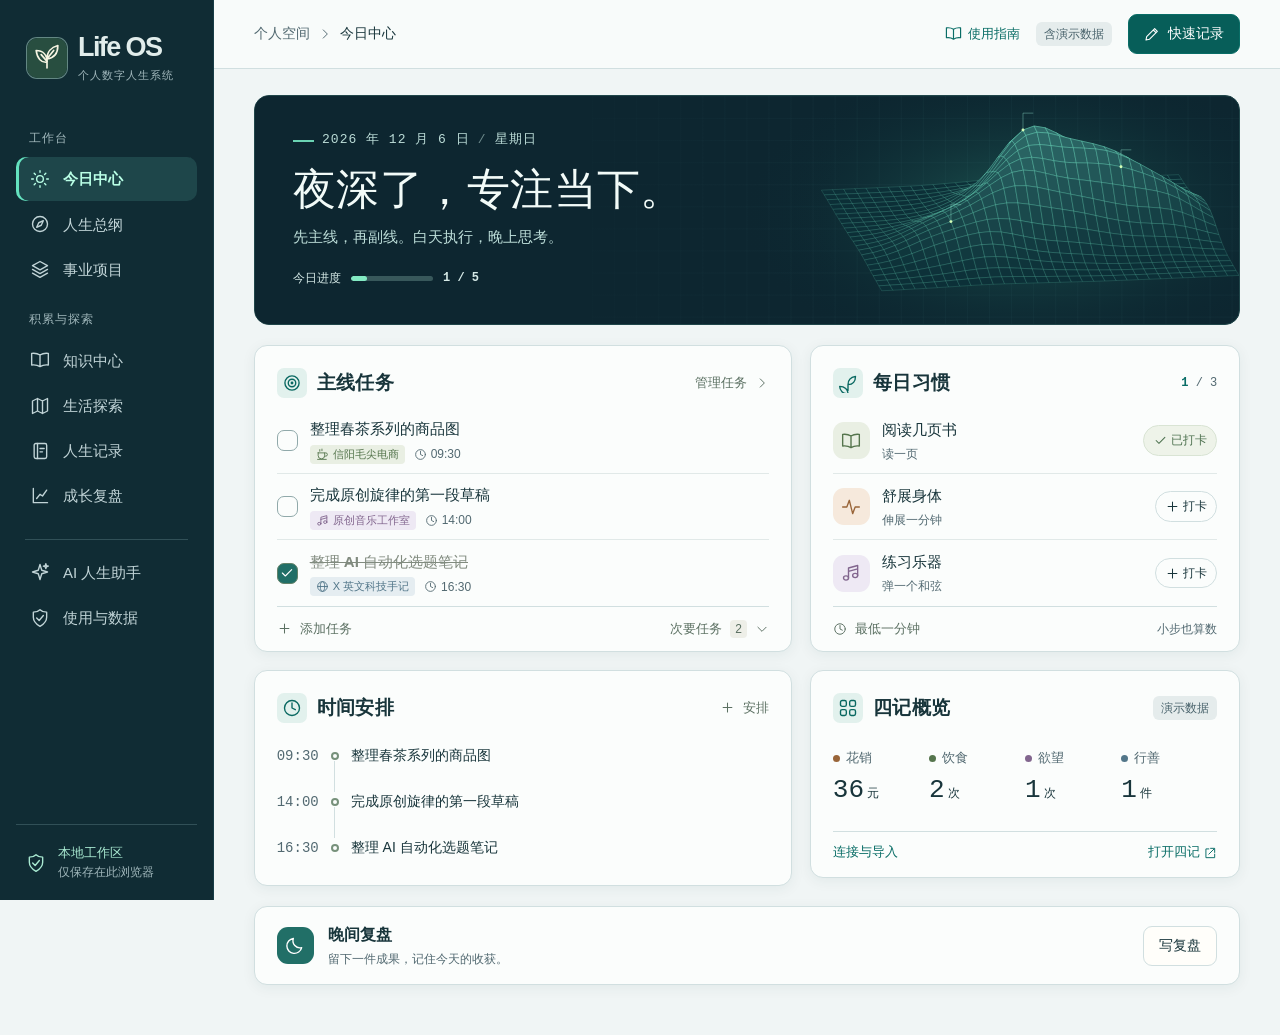
==== index.html @ 016cad66 "Publish Personal Life OS static app" ====
<!doctype html>
<html lang="zh-CN">
<head>
  <meta charset="utf-8">
  <meta name="viewport" content="width=device-width,initial-scale=1,viewport-fit=cover">
  <meta name="theme-color" content="#f7f7f1">
  <meta name="color-scheme" content="light">
  <meta name="referrer" content="no-referrer">
  <link rel="icon" href="./assets/mark.svg" type="image/svg+xml">
  <title>今日中心 · Life OS</title>
  <link rel="stylesheet" href="./base.css">
  <link rel="stylesheet" href="./atlas.css">
  <link rel="stylesheet" href="./library.css">
  <link rel="stylesheet" href="./interface.css">
</head>
<body>
  <a href="#main" class="skip">跳到内容</a>
  <div id="app"></div>
  <dialog id="editor"></dialog>
  <div id="notices" role="status" aria-live="polite"></div>
  <noscript>请启用 JavaScript 以使用本地个人工作台。</noscript>
  <script type="module" src="./app.js"></script>
</body>
</html>
---- base.css ----
:root{--ink:#26382f;--green:#315746;--muted:#66716a;--line:#dfe3d9;--cream:#f7f7f2;--paper:#fffefa;--serif:"Songti SC","STSong","Noto Serif CJK SC",serif;font:16px/1.55 "PingFang SC","Hiragino Sans GB","Microsoft YaHei",Inter,sans-serif;color:var(--ink);background:var(--cream)}*{box-sizing:border-box}body{margin:0}button,input,textarea,select{font:inherit;color:inherit}button,a,input,select,textarea{-webkit-tap-highlight-color:transparent}button{cursor:pointer;background:none;border:0}a{color:inherit;text-decoration:none}button:hover,a:hover{filter:brightness(.94)}:focus-visible{outline:3px solid #ad8748;outline-offset:3px}.skip{position:fixed;left:-999px}.skip:focus{left:10px;top:10px;z-index:10;background:white}.ico{flex:none;vertical-align:middle}h1,h2,h3,p{margin:0}.rail{width:214px;background:#f0f2ea;position:fixed;inset:0 auto 0 0;border-right:1px solid var(--line);padding:33px 16px 18px;display:flex;flex-direction:column}.brand,.rail-foot,.crumb,.tools,.btn,.text-btn,.icon-btn,.card-head h2,.task-meta,.small-time,.project-tag,.habit-check,.day-progress,.siji-label,.app-link{display:inline-flex;align-items:center;gap:8px}.brand{gap:11px;padding:0 11px 28px}.brand img{width:40px}.brand b,.brand small,.rail-foot small{display:block}.brand b{font:600 26px/1.1 Georgia,serif;letter-spacing:-1px}.brand small{font-size:11px;letter-spacing:1px;margin-top:4px;color:var(--muted)}.rail nav p{font-size:12px;color:var(--muted);padding:17px 13px 8px;letter-spacing:1px}.rail nav a,.more-links a{padding:10px 14px;display:flex;align-items:center;gap:13px;border-radius:10px;font-size:15px;margin:2px 0}.rail nav a[aria-current]{background:#dce6d8;color:#244b38;font-weight:650}.rail nav a:hover,.more-links a:hover{background:#e3e9dd}.rail-divider{border-top:1px solid #d9ded3;margin:21px 9px 11px}.rail-foot{border-top:1px solid var(--line);margin-top:auto;padding:18px 10px 0;font-size:13px;gap:12px}.rail-foot small{font-size:12px;color:var(--muted)}.workspace{margin-left:214px}.topbar{height:69px;border-bottom:1px solid var(--line);display:flex;align-items:center;justify-content:space-between;padding:0 clamp(20px,3.1vw,54px);background:#fafaf5}.crumb{color:var(--muted);font-size:14px}.crumb b{color:var(--ink);font-weight:550}.crumb img{display:none}.tools{gap:16px}.demo-label,.sample-chip{font-size:12px;color:#776f55;background:#f2efe4;border-radius:6px;padding:3px 8px}.btn{border:1px solid var(--line);border-radius:9px;justify-content:center;background:#fffefa;padding:8px 15px;font-size:14px;font-weight:550}.btn.primary{background:var(--green);color:white;border-color:var(--green)}.btn.danger{color:#a64c40}.text-btn,.app-link{font-size:13px;color:#5b7062;padding:4px 0}.icon-btn{border:1px solid var(--line);border-radius:8px;justify-content:center;width:36px;height:36px}.subtle{border-color:transparent}.workspace main{max-width:1510px;margin:auto;padding:26px clamp(20px,3.1vw,54px) 50px}.day-cover{position:relative;isolation:isolate;overflow:hidden;background:#f4edd9 url(assets/landscape.webp) center 52%/cover;border:1px solid #dedfca;border-radius:18px;min-height:220px;display:flex;align-items:center;padding:25px clamp(22px,3vw,46px)}.day-cover:before{content:"";position:absolute;z-index:-1;inset:0;background:linear-gradient(90deg,#f9f4e6e6 0%,#f9f4e6bf 28%,transparent 62%)}.cover-date{display:flex;align-items:center;gap:8px;font-size:13px;color:#586249;letter-spacing:1px}.date-rule{width:21px;height:2px;background:#7c896c}.date-slash{opacity:.55}.day-cover h1{font:600 clamp(30px,3.35vw,50px)/1.35 var(--serif);letter-spacing:.03em;margin:10px 0 7px}.day-cover p{font-size:15px;color:#485747}.day-progress{font-size:12px;gap:10px;margin-top:20px}.day-progress b,.count-meta,.small-time,time,.siji-grid strong{font-variant-numeric:tabular-nums}.day-progress progress{width:82px;height:5px;border:0;border-radius:5px;overflow:hidden;appearance:none;background:#d8dbcb}.day-progress progress::-webkit-progress-bar{background:#d8dbcb}.day-progress progress::-webkit-progress-value{background:var(--green);border-radius:5px}.day-progress progress::-moz-progress-bar{background:var(--green)}.work-grid{display:grid;grid-template-columns:minmax(0,1.25fr) minmax(0,1fr);gap:18px;margin:20px 0;align-items:start}.panel,.review-strip{background:var(--paper);border:1px solid var(--line);border-radius:16px;box-shadow:0 3px 12px #28382b05}.work-card{padding:20px 22px 0;min-width:0}.card-head{display:flex;align-items:center;justify-content:space-between;gap:7px;margin-bottom:8px}.card-head h2{font-size:19px;letter-spacing:.02em}.head-icon{display:inline-flex;color:var(--green);margin-right:2px}.task-list,.schedule-list{list-style:none;margin:0;padding:0}.task-row,.habit-row{display:flex;align-items:center;gap:12px;min-height:66px;border-bottom:1px solid #e8eae1;padding:8px 0}.task-row:last-child,.habit-row:last-child{border:none}.task-check{flex:none;border:1.6px solid #abb5a8;width:21px;height:21px;border-radius:7px;display:grid;place-content:center}.is-done .task-check{background:#638269;border-color:#638269;color:white}.task-copy,.habit-copy{min-width:0;flex:1}.task-name,.schedule-list button{text-align:left;padding:0;overflow-wrap:anywhere}.task-name{font-weight:550;font-size:15px}.is-done .task-name{text-decoration:line-through;color:#818b7f}.task-meta{display:flex;flex-wrap:wrap;font-size:12px;color:var(--muted);gap:9px;margin-top:3px}.project-tag{border-radius:4px;padding:1px 6px;font-size:11px;gap:4px}.sage{background:#e9efe3;color:#55754d}.peach,.sand{background:#f6e9dc;color:#996539}.lilac{background:#eee9f4;color:#82668e}.blue{background:#e5edf1;color:#527689}.small-time{font-size:12px;gap:4px}.task-foot,.habit-foot{border-top:1px solid var(--line);display:flex;justify-content:space-between;align-items:center;min-height:45px}.side-link span{font-size:12px;background:#eeefe8;border-radius:4px;padding:0 5px}.habit-foot>span,.count-meta{font-size:12px;color:var(--muted)}.count-meta b{color:var(--green)}.habit-icon,.icon-tile{display:grid;place-items:center;flex:none;border-radius:11px;width:37px;height:37px}.habit-copy>span{font-weight:550;font-size:15px}.habit-copy small,.review-strip small,.minute-choice small{display:block;font-size:12px;color:var(--muted);margin-top:2px}.habit-check{font-size:12px;border:1px solid var(--line);padding:5px 9px;border-radius:20px;gap:3px}.habit-check.checked{background:#eef3e9;color:#4d714f;border-color:#d9e4d4}.schedule-list li{display:flex;align-items:center;gap:12px;min-height:46px}.schedule-list li time{font:14px ui-monospace,monospace;color:var(--muted)}.schedule-list i{width:8px;height:8px;border:2px solid #77917b;border-radius:50%;position:relative}.schedule-list li:not(:last-child) i:after{content:"";position:absolute;left:1px;top:7px;width:1px;height:31px;background:var(--line)}.schedule-list button{font-size:14px}.schedule-card,.siji-card{padding-bottom:14px}.siji-grid{display:grid;grid-template-columns:repeat(4,1fr);margin:20px 0}.siji-label{font-size:13px;gap:6px;color:var(--muted)}.color-dot{width:7px;height:7px;border-radius:50%;background:currentColor}.siji-grid strong{display:block;font:500 26px/1.6 Georgia,serif}.siji-grid small{font:12px sans-serif;margin-left:3px}.app-link{border-top:1px solid var(--line);width:100%;justify-content:space-between;padding-top:10px}.review-strip{display:flex;align-items:center;gap:14px;padding:16px 22px}.review-strip .btn{margin-left:auto}.icon-tile{background:#e8ece2;color:var(--green)}.page-head{display:flex;justify-content:space-between;align-items:center;gap:16px;margin:8px 0 25px}.page-head h1{font:600 34px/1.35 var(--serif)}.page-head p,.muted,.empty,.dialog-note{color:var(--muted)}.empty{padding:18px 0;font-size:14px}.pill{display:inline-block;font-size:12px;padding:3px 8px;border-radius:20px;background:#eaf0e4;color:#446147}.list-label{font-size:13px;margin-top:16px;color:var(--muted)}.seg{display:flex;background:#f1f3ec;border-radius:8px;padding:3px}.seg button{font-size:13px;border-radius:5px;padding:4px 10px}.seg [aria-pressed=true]{background:white}.more-links{padding:12px}.bottom-nav{display:none}dialog{width:min(490px,calc(100% - 24px));max-height:85dvh;overflow:auto;border:1px solid var(--line);border-radius:18px;padding:0;color:var(--ink);background:var(--paper);box-shadow:0 20px 80px #21352630}dialog::backdrop{background:#15251d66}.modal-head{display:flex;align-items:center;justify-content:space-between;padding:18px 22px;border-bottom:1px solid var(--line)}.modal-head h2{font-size:20px}.modal-body{padding:20px 22px}.field{display:flex;flex-direction:column;gap:5px;font-size:14px;margin:0 0 12px}.field input:not([type=checkbox]),.field select,.field textarea{width:100%;padding:9px 10px;min-width:0;border:1px solid #cbd2c8;background:white;border-radius:8px}.form-split{display:grid;grid-template-columns:1fr 1fr;gap:12px}.actions{display:flex;justify-content:flex-end;gap:9px;margin-top:16px}.actions .danger:first-child{margin-right:auto}.form-err{color:#954931}.minute-choice{display:flex;align-items:center;gap:12px;width:100%;padding:12px 0;border-bottom:1px solid var(--line);text-align:left}.minute-choice>span:last-child{margin-left:auto;font-size:13px}.dialog-note{font-size:14px}.minute-list{margin-top:8px}#notices{position:fixed;z-index:8;bottom:20px;left:50%;transform:translateX(-50%);background:#294937;color:white;padding:8px 16px;border-radius:9px;visibility:hidden}#notices.visible{visibility:visible}
@media(min-width:1500px){.day-cover{min-height:255px}.work-card{padding-inline:27px}.task-row,.habit-row{min-height:74px}}
@media(max-width:1060px){.rail{width:170px;padding-inline:9px}.workspace{margin-left:170px}.work-grid{grid-template-columns:1.12fr 1fr;gap:13px}.work-card{padding-inline:15px}.workspace main{padding-inline:20px}}
@media(max-width:800px){.rail{display:none}.workspace{margin:0}.bottom-nav{display:flex;position:fixed;bottom:0;inset-inline:0;z-index:3;background:#fcfcf7f5;backdrop-filter:blur(12px);border-top:1px solid var(--line);justify-content:space-around;padding:7px 0 max(7px,env(safe-area-inset-bottom))}.bottom-nav a{display:grid;justify-items:center;gap:2px;color:#68736a;min-width:48px;font-size:12px}.bottom-nav a[aria-current]{color:#244f35;font-weight:bold}.workspace main{padding-bottom:95px}.crumb img{display:block;width:27px}.topbar{height:57px}.tools{gap:8px}#notices{bottom:80px}}
@media(max-width:620px){.workspace main{padding:14px 14px 92px}.topbar{padding-inline:15px}.crumb{gap:5px}.crumb>span,.crumb>.ico{display:none}.tools{gap:7px}.quick{padding:6px 10px}.work-grid{grid-template-columns:1fr;gap:13px;margin:14px 0}.day-cover{min-height:188px;padding:18px;border-radius:14px;background-size:auto 100%;background-position:54% center}.day-cover:before{background:linear-gradient(90deg,#f7efddf5,#f7efddc4 44%,transparent 93%)}.day-cover h1{font-size:30px}.day-cover p{font-size:13px}.cover-date{font-size:11px;gap:5px}.day-progress{margin-top:16px}.work-card{padding:16px 17px 0}.schedule-card,.siji-card{padding-bottom:14px}.card-head h2{font-size:18px}.habit-check,.text-btn,.task-check{position:relative}.task-check:before,.habit-check:before{content:"";position:absolute;inset:-8px}.task-row,.habit-row{min-height:62px}.page-head{flex-wrap:wrap;margin:6px 0 18px}.page-head h1{font-size:29px}.demo-label{font-size:11px}.review-strip{padding:13px 14px}.field input,.field textarea,.field select{font-size:16px}dialog{max-height:85dvh}.modal-head,.modal-body{padding:15px}.rail-foot{display:none}}
---- atlas.css ----
.atlas { --at-soft: #f5f5ef; --at-serif: "Songti SC", "STSong", "Noto Serif CJK SC", Georgia, serif; padding-bottom: 28px; color: var(--ink, #24372f); }
.atlas button, .at-form button, .at-modal-detail button { font: inherit; cursor: pointer; }
.atlas h1,.atlas h2,.atlas h3,.atlas p,.at-modal-detail h2,.at-modal-detail h3 { margin: 0; }
.atlas p, .at-modal-detail p { line-height: 1.7; overflow-wrap: anywhere; }
.atlas h1,.atlas h2,.atlas h3 { overflow-wrap: anywhere; }
.atlas .at-head, .at-section-head, .at-block-title { display:flex; align-items:center; justify-content:space-between; gap:1rem; }
.atlas .at-head { margin: 5px 0 26px; }
.atlas .at-head h1, .at-project-hero h1 { font-family:var(--at-serif); font-size:clamp(1.85rem,3.2vw,2.75rem); font-weight:650; line-height:1.28; letter-spacing:-.025em; }
.atlas .at-head p,.at-section-head p { color:var(--muted,#65736a); font-size:.98rem; margin-top:.55rem; }
.at-tabs { display:flex; gap:.3rem; padding:.3rem; border-radius:14px; background:#ebece5; width:fit-content; max-width:100%; overflow-x:auto; scrollbar-width:thin; margin:0 0 1.7rem; }
.at-tabs button { border:0; background:transparent; color:#526258; font-size:.94rem; font-weight:500; white-space:nowrap; padding:.62rem 1.03rem; border-radius:10px; min-height:40px; }
.at-tabs button.active { color:#264e40; font-weight:650; background:#fffefa; box-shadow:0 1px 5px #25352d15; }
.at-tabs button:hover:not(.active) { background:#e2e5dc; }
.at-section-head { margin:0 0 1.15rem; }
.at-section-head h2 { font-family:var(--at-serif); font-size:clamp(1.42rem,2.6vw,1.9rem); line-height:1.35; }
.at-head .btn,.at-section-head .btn { flex:none; }
.at-gallery,.at-project-grid { display:grid; grid-template-columns:repeat(3,minmax(0,1fr)); gap:clamp(12px,1.45vw,23px); }
.at-vision-card,.at-project-card,.at-note { display:block; width:100%; min-width:0; padding:0; text-align:left; border:1px solid var(--line,#dee1d6); background:#fffefa; color:inherit; border-radius:18px; overflow:hidden; box-shadow:0 3px 11px #384c3e06; transition:border-color .18s, transform .18s, box-shadow .18s; }
.at-vision-card:hover,.at-project-card:hover,.at-note:hover { transform:translateY(-2px); border-color:#a1b09e; box-shadow:0 5px 14px #384c3e0d; }
.at-art { height:auto; aspect-ratio:1.9; position:relative; isolation:isolate; overflow:hidden; background:#d0d6bc; }
.at-art.valley { background:#d1d6bc url("assets/landscape.webp") no-repeat 83% 53% / cover; }
.at-art.studio { background:#dbc7a7 url("assets/studio.webp") no-repeat center / cover; }
.at-art.library { background:#e3d8c2 url("assets/library.webp") no-repeat center / cover; }
.at-card-in,.at-project-card { padding:clamp(14px,1.6vw,24px); }
.at-meta,.at-card-foot,.at-row,.at-project-top,.at-project-header,.at-back,.at-block-title h2,.at-goal-link,.at-form-goal,.at-form-actions,.at-subbtn,.at-icon-btn { display:flex; align-items:center; gap:.5rem; }
.at-meta,.at-card-foot { font-size:.8rem; line-height:1.5; color:#66776b; }
.at-source,.at-status { display:inline-flex; align-items:center; flex:none; width:fit-content; font-size:.8rem; font-weight:550; line-height:1.45; border-radius:6px; padding:.12rem .42rem; white-space:nowrap; }
.at-source { border:1px solid #d1d6c9; color:#586653; background:#f9faf4; }
.at-source.personal { background:#eef3ed; border-color:#bdccb9; color:#315a44; }
.at-card-in h3,.at-project-card h3,.at-note h3,.at-road-card h3 { font-size:1.23rem; letter-spacing:-.014em; line-height:1.5; }
.at-card-in h3,.at-note h3 { margin:.5rem 0 .35rem; }
.at-card-in p,.at-project-card p,.at-note p { color:#647165; font-size:.96rem; }
.at-card-foot { border-top:1px solid var(--line,#dfe2d8); margin-top:1rem; padding-top:.85rem; }
.at-row { align-items:center; gap:.85rem; }
.at-road,.at-notes {display:grid; gap:1rem;}
.at-road-card,.at-note { padding:clamp(16px,2.3vw,29px); }
.at-road-card .at-row>svg { color:#47745c; }
.at-road-card small { display:block; color:#68786a; font-size:.8rem; margin-bottom:.2rem; }
.at-branch { border-left:2px solid #c7d3c1; padding:0 0 .1rem 1.25rem; margin:1.3rem 0 0 .7rem; }
.at-branch>strong { display:block; line-height:1.5; font-size:1.05rem; }
.at-road-project { padding:.7rem 0 0; }
.at-road-project>button,.at-goal-link { background:#edf2e9; border:0; border-radius:7px; padding:.4rem .65rem; color:#315940; }
.at-road-project>span { display:block; font-size:.92rem; color:#596c5e; margin:.4rem 0; }
.at-road-project ul { list-style:none; padding:0; margin:.5rem 0; }
.at-road-project li { display:flex; gap:.4rem; align-items:baseline; color:#4d6152; font-size:.87rem; padding:.25rem 0; flex-wrap:wrap; }
.at-road-project li svg { align-self:center; }
.at-road-project time { color:#68786a; }
.at-notes.timeline { border-left:1px solid #b4c6b4; margin-left:6px; padding-left:1.3rem; }
.at-notes.timeline .at-note { overflow:visible; position:relative; }
.at-notes.timeline .at-note::before { content:""; position:absolute; left:calc(-1.3rem - 5px); top:1.7rem; width:8px; height:8px; border-radius:50%; background:#70907a; }
.at-note p { white-space:pre-wrap; }
.at-project-top,.at-project-header { justify-content:space-between; }
.at-icon,.at-icon-btn { display:inline-flex; align-items:center; justify-content:center; }
.at-icon { width:45px; height:45px; border-radius:14px; background:#ecede4; color:#526852; }
.at-icon.sage { background:#e6eedf; color:#48664f; }.at-icon.lilac { background:#eae6ed; color:#776782; }.at-icon.blue { background:#e2ebef; color:#55717d; }.at-icon.clay { background:#f3e6de; color:#916d5a; }.at-icon.gold { background:#f0eada; color:#887543; }
.at-status.active { background:#e9f0e6;color:#456549; }.at-status.paused { background:#f2ead9;color:#79653e; }.at-status.future { background:#e8ecf2;color:#556d80; }.at-status.done { background:#e9e9e3;color:#62685b; }
.at-project-card { display:flex; flex-direction:column; gap:.7rem; }
.at-project-card p { flex:1; }
.at-project-card .at-card-foot { margin:0; }.at-project-card .at-project-top,.at-project-card .at-card-foot { width:100%; }
.at-progress { margin:.55rem 0 .25rem; width:100%; }
.at-progress>div { display:flex; justify-content:space-between; color:#68766b; font-size:.82rem; margin-bottom:.32rem; }
.at-progress progress { display:block; appearance:none; width:100%; height:5px; border-radius:20px; overflow:hidden; border:none; background:#e8ebe3; color:#79977a; }
.at-progress progress::-webkit-progress-bar { background:#e8ebe3; }.at-progress progress::-webkit-progress-value { background:#79977a; border-radius:20px; }.at-progress progress::-moz-progress-bar { background:#79977a; border-radius:20px; }
.at-empty { display:flex; gap:.6rem; align-items:center; color:#69766b; padding:1rem 0; }
.at-back,.at-subbtn,.at-icon-btn { border:0; background:transparent; color:#496b54; min-height:40px; }
.at-back { padding:.3rem 0; margin-bottom:.7rem; font-size:.95rem!important; }
.at-project-hero,.at-detail-block { padding:clamp(16px,2.3vw,30px); margin-bottom:1rem; }
.at-project-header { margin-bottom:1.2rem; }
.at-project-hero .at-icon { height:52px; width:52px; }
.at-detail-dl { display:grid; grid-template-columns:repeat(2,minmax(0,1fr)); gap:10px; border-top:1px solid var(--line,#dfe2d8); padding-top:1rem; }
.at-detail-dl dt { color:#6a786d; font-size:.85rem; margin-bottom:.5rem; }
.at-detail-dl dd { display:flex; flex-wrap:wrap; gap:.4rem; margin:0; font-size:.95rem; overflow-wrap:anywhere; }
.at-goal-link { font-size:.84rem!important; }
.at-details-grid { display:grid; grid-template-columns:repeat(2,minmax(0,1fr)); column-gap:1rem; }
.at-block-title { margin-bottom:.4rem; }
.at-block-title h2 { font-size:1.12rem; line-height:1.5; }
.at-block-title h2 svg,.at-subbtn svg { color:#55795d; }
.at-icon-btn { border:1px solid #d8ded1; width:36px; height:36px; min-height:36px; border-radius:10px; }
.at-subbtn { font-size:.9rem!important; }
.at-detail-list { list-style:none; padding:0; margin:0; }
.at-detail-list li { display:flex; align-items:center; justify-content:space-between; gap:.6rem; padding:.78rem 0; font-size:.97rem; line-height:1.55; }
.at-detail-list li+li { border-top:1px solid var(--line,#dfe2d8); }
.at-detail-list small,.at-form-hint { color:#6c796d; }
.at-detail-list small { flex:none; }
.at-long { min-width:0; overflow-wrap:anywhere; white-space:pre-wrap; }
.at-long a { color:#3c684e; }
.at-check,.at-goal-choice { display:flex; align-items:center; gap:.6rem; cursor:pointer; min-width:0; }
.at-check span,.at-goal-choice span { overflow-wrap:anywhere; }
.at-check input,.at-goal-choice input { appearance:auto; width:18px; height:18px; flex:none; accent-color:#426b53; }
.at-check input:checked+span { color:#738174; text-decoration:line-through; }
.at-form { display:grid; gap:1rem; }
.at-field { display:grid; gap:.45rem; min-width:0; }
.at-field>span,.at-goal-choices legend { font-size:.92rem; font-weight:600; color:#46594a; }
.at-field input,.at-field textarea,.at-field select { width:100%; min-height:44px; font:inherit; color:#304735; background:#fffefa; border:1px solid #d8ded3; border-radius:10px; padding:.62rem .75rem; box-sizing:border-box; }
.at-field textarea { resize:vertical; }
.at-field input:focus,.at-field textarea:focus,.at-field select:focus { outline:2px solid #78937d; outline-offset:1px; }
.at-form-pair { display:grid; grid-template-columns:1fr 1fr; gap:.75rem; }
.at-form-actions { justify-content:flex-end; flex-wrap:wrap; margin-top:.3rem; }
.at-form-hint {font-size:.83rem; margin:0; line-height:1.6;}
.at-goal-choices {border:1px solid #d9dfd3; border-radius:10px; margin:0; padding:.55rem .8rem;}
.at-goal-choices legend {padding:0 .3rem;}
.at-goal-choice { min-height:38px; font-size:.92rem; }.at-goal-choice .at-source {margin-left:auto;}
.at-form-goal {font-size:.92rem; color:#526954;}
.at-modal-detail {display:grid; gap:.75rem;}
.at-modal-detail .at-art {border-radius:12px; max-height:180px; width:100%; }
.at-modal-detail h2 { font-size:1.38rem; }
.at-modal-detail h3,.at-version h3 {font-size:1.04rem;}
.at-modal-detail p,.at-version p {white-space:pre-wrap; margin:0; color:#5b6d60; overflow-wrap:anywhere;}
.at-modal-detail ul {margin:0; padding-left:1.25rem;}.at-version section {border-top:1px solid #d9ded3; margin-top:1rem; padding-top:.8rem;}
.at-version small,.at-version strong {display:block;margin:0 0 .4rem;}
.at-version small {color:#69786a;}
@media (max-width:1080px) {
  .at-project-grid {grid-template-columns:repeat(2,minmax(0,1fr));}
  .at-gallery {grid-template-columns:repeat(auto-fit,minmax(min(100%,188px),1fr));}
  .at-tabs button {padding:.6rem .74rem;}
}
@media (max-width:640px) {
  .atlas .at-head {margin-bottom:1.15rem; align-items:flex-start;}
  .atlas .at-head,.at-section-head { flex-wrap:wrap; gap:.65rem; }
  .at-section-head {align-items:flex-start;}
  .at-head .btn,.at-section-head .btn {min-height:40px; font-size:.9rem; }
  .at-tabs {margin-bottom:1.3rem;border-radius:12px;gap:.15rem;}
  .at-tabs button {font-size:.87rem;}
  .at-gallery,.at-project-grid,.at-details-grid {grid-template-columns:minmax(0,1fr);}
  .at-gallery .at-art {aspect-ratio:2.45;}
  .at-card-in,.at-project-card {padding:1rem;}
  .at-details-grid {gap:0;}
  .at-detail-dl {grid-template-columns:1fr;}
  .at-project-hero h1 {font-size:1.75rem;}
  .at-check input,.at-goal-choice input {width:20px; height:20px;}
  .at-icon-btn {width:40px;height:40px;}
}
@media (prefers-reduced-motion:reduce){.at-vision-card,.at-project-card,.at-note {transition:none;}}
---- library.css ----
.lib-root { --lib-tint: #edf2e9; --lib-paper: #fffefa; }
.lib-page-head { display:flex; align-items:center; justify-content:space-between; gap:18px; margin-bottom:28px; }
.lib-page-head h1 { margin:0 0 7px; }
.lib-page-head p, .lib-ai-hero p, .lib-section p { margin:0; color:var(--muted); line-height:1.7; }
.lib-page-head .btn { flex:none; }
.lib-toolbar { display:flex; align-items:center; justify-content:space-between; flex-wrap:wrap; gap:16px; margin:20px 0; }
.lib-segments { display:flex; gap:4px; flex-wrap:wrap; margin:0 0 20px; }
.lib-toolbar .lib-segments { margin:0; }
.lib-segments button { background:transparent; color:var(--muted); border:0; border-radius:9px; padding:9px 14px; font:inherit; font-size:.92rem; cursor:pointer; }
.lib-segments button[aria-pressed=true] { background:#e5ede4; color:var(--green); font-weight:650; }
.lib-find, .lib-filter-label { display:flex; align-items:center; gap:10px; }
.lib-filter-label { color:var(--muted); font-size:.87rem; }
.lib-toolbar select, .lib-filter-label input, .lib-search { background:var(--lib-paper,#fffefa); border:1px solid var(--line); color:var(--ink); border-radius:10px; padding:8px 10px; font:inherit; font-size:.9rem; min-height:41px; }
.lib-search { display:flex; align-items:center; gap:8px; color:var(--muted); min-width:0; }
.lib-search input { padding:0; border:0; outline:0; background:transparent; color:var(--ink); font:inherit; width:145px; min-width:0; }
.lib-search:focus-within { outline:2px solid var(--green); outline-offset:1px; }
.lib-notes-grid, .lib-ai-grid { display:grid; grid-template-columns:repeat(auto-fit,minmax(min(225px,100%),1fr)); gap:16px; }
.lib-note { padding:20px; display:flex; flex-direction:column; min-width:0; }
.lib-note-top { display:flex; align-items:center; gap:8px; }
.lib-topic { display:inline-grid; place-items:center; width:39px; height:39px; flex:none; border-radius:12px; color:#376044; background:#e5eee3; }
.lib-topic.theme-1 { color:#4e6378; background:#e6edf2; }
.lib-topic.theme-2 { color:#896244; background:#f4ebdd; }
.lib-topic.theme-3 { color:#79647d; background:#efe8ef; }
.lib-star { margin-left:auto; border:0; background:transparent; width:42px; height:42px; display:grid; place-items:center; border-radius:50%; color:#73776d; cursor:pointer; }
.lib-star[aria-pressed=true] { color:#98732d; }
.lib-star[aria-pressed=true] svg { fill:#eee1b6; }
.lib-star:hover, .lib-segments button:hover { background:#edf1e9; }
.lib-origin { display:inline-flex; align-items:center; border:1px solid #d3dfd3; color:#456a50; padding:1px 7px; font:500 .75rem/1.55 system-ui,sans-serif; border-radius:20px; white-space:nowrap; }
.lib-origin.demo { color:#746650; border-color:#e4dccc; }
.lib-card-target { background:transparent; border:0; padding:18px 0 20px; text-align:left; color:inherit; cursor:pointer; font:inherit; flex:1; }
.lib-card-target small, .lib-kicker, .lib-date small { color:var(--muted); font-size:.82rem; }
.lib-kicker { display:flex; align-items:center; flex-wrap:wrap; gap:7px; }
.lib-note h2, .lib-entry h2, .lib-trip-card h2, .lib-ai-hero h2 { margin:6px 0 8px; }
.lib-card-target h2, .lib-trip-card h2, .lib-entry h2 { font-family:inherit; font-size:1.13rem; font-weight:640; line-height:1.45; color:var(--ink); }
.lib-card-target p, .lib-entry p, .lib-trip-card p { margin:0; color:var(--muted); font-size:.94rem; line-height:1.75; display:-webkit-box; -webkit-line-clamp:3; -webkit-box-orient:vertical; overflow:hidden; }
.lib-card-foot { margin-top:auto; display:flex; gap:8px; flex-wrap:wrap; justify-content:space-between; align-items:center; font-size:.77rem; line-height:1.5; color:var(--muted); }
.lib-card-foot > span:first-child { color:var(--green); background:#edf2e9; border-radius:6px; padding:3px 7px; }
.lib-section-heading, .lib-section h2 { font-size:1.08rem; margin:0; font-weight:650; }
.lib-trips { display:grid; grid-template-columns:repeat(2,minmax(0,1fr)); gap:16px; }
.lib-trip-card, .lib-entry { text-align:left; font:inherit; color:inherit; cursor:pointer; }
.lib-trip-card { display:flex; gap:16px; align-items:flex-start; padding:24px; min-width:0; }
.lib-trip-card >div { min-width:0; flex:1; }
.lib-trip-card .lib-card-foot { margin-top:20px; }
.lib-entry:hover, .lib-trip-card:hover, .lib-note:focus-within { border-color:#a9bda7; }
.lib-siji { display:flex; align-items:center; min-width:0; gap:14px; padding:19px 22px; text-decoration:none; color:inherit; }
.lib-siji-mark { color:#faf7ed; background:#294c40; border-radius:11px; width:43px; height:43px; display:grid; place-items:center; font-family:serif; font-size:1.42rem; }
.lib-siji p { color:var(--muted); margin:4px 0 0; font-size:.85rem; }
.lib-siji-action { color:var(--green); font-size:.85rem; margin-left:auto; display:flex; align-items:center; gap:5px; text-align:right; }
.lib-timeline { display:grid; gap:16px; }
.lib-timeline article { display:grid; grid-template-columns:92px minmax(0,1fr); }
.lib-date { position:relative; display:flex; flex-direction:column; gap:3px; padding-top:20px; font-size:.88rem; color:var(--green); }
.lib-date::after { content:''; height:8px; width:8px; background:#879f83; border:3px solid #e1eadf; border-radius:50%; position:absolute; right:12px; top:22px; }
.lib-entry { padding:20px 23px; min-width:0; }
.lib-entry small { color:var(--muted); display:flex; align-items:center; gap:4px; margin-top:9px; }
.lib-section { padding:23px; min-width:0; }
.lib-section h2 { display:flex; align-items:center; gap:8px; margin-bottom:14px; }
.lib-section h2 svg { color:var(--green); }
.lib-section > .lib-topic { margin-bottom:12px; }
.lib-empty { display:grid; justify-items:center; text-align:center; align-content:center; gap:6px; min-height:110px; color:var(--muted); padding:14px; }
.lib-empty p { font-size:.92rem; line-height:1.65; margin:0; }
.lib-review-intro { display:flex; align-items:center; justify-content:space-between; flex-wrap:wrap; gap:20px; padding:25px; margin-bottom:18px; }
.lib-review-intro h2 { margin:6px 0 0; font-size:1.35rem; }
.lib-counts { display:flex; gap:24px; }
.lib-counts > div { display:grid; gap:2px; }
.lib-counts strong { font-size:1.65rem; font-family:Georgia,serif; color:var(--green); }
.lib-counts small { color:var(--muted); }
.lib-review-grid { display:grid; grid-template-columns:repeat(2,minmax(0,1fr)); gap:16px; }
.lib-compact { width:100%; display:grid; grid-template-columns:1fr auto; gap:5px; align-items:start; text-align:left; padding:12px 0; border:0; border-top:1px solid var(--line); background:transparent; color:var(--ink); font:inherit; cursor:pointer; }
.lib-compact small { grid-column:1; color:var(--muted); }
.lib-compact .lib-origin { grid-column:2; grid-row:1/3; }
.lib-ai-hero { display:flex; align-items:center; gap:21px; padding:26px; background:#edf2e8; margin-bottom:16px; }
.lib-ai-hero >.lib-topic { background:#d8e5d4; height:56px; width:56px; }
.lib-ai-hero h2 { font-size:1.35rem; }
.lib-ai-grid { margin-bottom:16px; }
.lib-ai-grid h2 { margin-bottom:7px; }
.lib-section p { font-size:.94rem; }
.lib-form, .lib-detail { text-align:left; }
.lib-form { display:grid; gap:15px; }
.lib-form-grid, .lib-extra-fields { display:grid; grid-template-columns:1fr 1fr; gap:12px; }
.lib-field { display:grid; gap:6px; color:var(--ink); font-size:.88rem; font-weight:560; min-width:0; }
.lib-field :is(input,textarea,select) { display:block; width:100%; min-width:0; max-width:100%; box-sizing:border-box; border:1px solid var(--line); border-radius:9px; background:#fffefb; color:var(--ink); padding:10px 12px; font:400 1rem/1.5 system-ui,sans-serif; }
.lib-field textarea { resize:vertical; }
.lib-form-actions { display:flex; justify-content:flex-end; gap:9px; padding:8px 0 0; }
.lib-form-feedback:not(:empty) { color:#984735; font-size:.9rem; }
.lib-form-feedback:empty { display:none; }
.lib-hint, .lib-history small { color:var(--muted); font-size:.85rem; line-height:1.65; }
.lib-more { border:1px solid var(--line); border-radius:10px; background:#fafbf6; padding:11px 13px; }
.lib-more summary { cursor:pointer; color:var(--green); font-weight:570; font-size:.92rem; }
.lib-more[open] >summary { margin-bottom:12px; }
.lib-link-options { display:grid; gap:12px; }
.lib-link-options fieldset { padding:0; border:0; margin:0; min-width:0; display:flex; flex-wrap:wrap; gap:6px; }
.lib-link-options legend { font-size:.87rem; color:var(--muted); padding:0; margin-bottom:5px; }
.lib-link-options label { display:inline-flex; align-items:center; gap:5px; font-size:.88rem; }
.lib-link-options input { accent-color:var(--green); }
.lib-source { display:inline-flex; align-items:center; gap:6px; text-decoration:underline; color:var(--green); }
.lib-detail-rows { display:grid; gap:7px; margin:14px 0; }
.lib-detail-rows > div { display:grid; grid-template-columns:minmax(70px,23%) minmax(0,1fr); gap:10px; font-size:.92rem; }
.lib-detail-rows dt { color:var(--muted); }
.lib-detail-rows dd { margin:0; white-space:pre-wrap; overflow-wrap:anywhere; }
.lib-body, .lib-history p { white-space:pre-wrap; overflow-wrap:anywhere; line-height:1.85; }
.lib-detail .lib-form-actions { margin-top:16px; }
.lib-history { display:grid; gap:8px; }
.lib-history p { margin:0; }
.lib-history >div { display:grid; gap:4px; border-top:1px solid var(--line); padding-top:8px; }
.lib-media { display:grid; gap:9px; }
.lib-media figure { margin:0; }
.lib-media :is(img,video) { max-width:100%; max-height:350px; display:block; border-radius:8px; }
.lib-media figcaption { color:var(--muted); font-size:.8rem; }
.lib-note h2,.lib-trip-card h2,.lib-entry h2,.lib-compact,.lib-ai-hero { overflow-wrap:anywhere; }
@media(max-width:720px) {
  .lib-segments { flex-wrap:nowrap; max-width:100%; overflow-x:auto; scrollbar-width:thin; }
  .lib-segments button { white-space:nowrap; }
  .lib-trips,.lib-review-grid { grid-template-columns:1fr; }
  .lib-find { flex-wrap:wrap; }
}
@media(max-width:520px) {
  .lib-page-head { align-items:flex-start; flex-wrap:wrap; gap:13px; margin-bottom:19px; }
  .lib-find { display:grid; grid-template-columns:minmax(0,1fr) minmax(0,1fr); width:100%; }
  .lib-find input,.lib-find select { width:100%; min-width:0; }
  .lib-toolbar { gap:12px; }
  .lib-segments button { padding:10px; }
  .lib-trip-card,.lib-section,.lib-review-intro,.lib-entry,.lib-ai-hero { padding:17px; }
  .lib-trip-card { gap:12px; }
  .lib-timeline article { grid-template-columns:1fr; gap:7px;}
  .lib-date { flex-direction:row; align-items:baseline; gap:7px; padding:0; }
  .lib-date::after { display:none; }
  .lib-entry { border-left:3px solid #acc0a6; }
  .lib-siji { padding:14px; gap:9px; }
  .lib-siji-action { font-size:.78rem; }
  .lib-review-intro { align-items:flex-start; }
  .lib-extra-fields { grid-template-columns:1fr; }
  .lib-ai-hero { align-items:flex-start; gap:13px; }
  .lib-ai-hero >.lib-topic { width:37px; height:37px; }
  .lib-form-grid { gap:9px; }
}

.lib-supplement {margin-top:16px;}
.lib-supplement summary {cursor:pointer;color:var(--ink);font-weight:600;}
.lib-trends {display:grid;gap:14px;margin-top:16px;}
.lib-trend-name {display:flex;flex-wrap:wrap;align-items:center;gap:7px;font-size:.9rem;}
.lib-trend-name small {margin-left:auto;color:var(--muted);}
.lib-dots {display:flex;flex-wrap:wrap;gap:3px;margin-top:6px;}
.lib-dots i {width:7px;height:7px;border-radius:50%;background:#e3e6de;}
.lib-dots .is-checked {background:#628264;}
---- interface.css ----
:root{--ink:#18353b;--green:#096d66;--muted:#526971;--line:#d1dfe0;--cream:#f0f5f5;--paper:#fbfdfc;--serif:"PingFang SC","Microsoft YaHei",sans-serif}.rail{background:#102c34;color:#e1edeb;border-color:#183d46;overflow:auto}.brand b{font:650 27px/1.1 "Helvetica Neue",sans-serif;letter-spacing:-1.6px}.brand small,.rail nav p,.rail-foot small{color:#a0b7bb}.brand img,.crumb img{border-radius:10px;box-shadow:0 0 0 1px #638783}.rail nav a{color:#c1d4d7}.rail nav a:hover{background:#193b42}.rail nav a[aria-current]{background:#1e464a;color:#b9ffe6;box-shadow:inset 3px 0 #64e2bf}.rail-divider,.rail-foot{border-color:#315057}.rail-foot{color:#a8e9d1}.topbar{background:#f8fbfa}.demo-label,.sample-chip{background:#e5ecec;color:#48626b}.guide-shortcut{display:inline-flex;align-items:center;gap:6px;color:var(--green);font-size:13px}.btn.primary{background:#075e59}.day-cover{background:#0d2630 url(assets/terrain.svg) right center/auto 100% no-repeat;color:#f2fbf8;min-height:230px;border-color:#20464a;border-radius:15px}.day-cover:before{background:linear-gradient(90deg,#0d2630 0%,#0d2630ec 28%,transparent 60%)}.day-cover h1{font-weight:560;letter-spacing:.01em}.cover-date,.day-cover p{color:#bcddd8}.date-rule{background:#6ad3b3}.day-progress{color:#d5e9e6}.day-progress progress{background:#3b5b5e}.day-progress progress::-webkit-progress-bar{background:#38585b}.day-progress progress::-webkit-progress-value{background:#83eac3}.day-progress progress::-moz-progress-bar{background:#83eac3}.day-progress b,.count-meta,.cover-date,.schedule-list time,.siji-grid strong{font-family:ui-monospace,"SFMono-Regular",monospace}.panel,.review-strip{border-radius:13px;box-shadow:0 3px 14px #103c4610}.head-icon{background:#e2f1ed;color:#096861;border-radius:7px;padding:5px}.card-head{min-height:34px}.task-row,.habit-row{border-color:#e1e9e8}.task-check{border-color:#90a9aa}.is-done .task-check,.icon-tile{background:#216f67}.icon-tile{color:white}.bottom-nav{background:#f5fbf9f5}.bottom-nav a[aria-current]{color:#006f66}.page-head h1{letter-spacing:-.03em}.siji-actions,.guide-actions,.data-flow{display:flex;align-items:center;gap:12px}.siji-actions{justify-content:space-between;padding-top:10px;border-top:1px solid var(--line);font-size:13px;color:var(--green)}.guide-panel{padding:22px;margin:16px 0;max-width:1060px}.guide-panel h2{display:flex;align-items:center;gap:9px;font-size:19px}.guide-panel p,.guide-panel small{font-size:14px;color:var(--muted);margin:10px 0}.guide-panel small{display:block}.guide-steps{display:grid;grid-template-columns:repeat(3,1fr);gap:24px;padding-left:23px}.guide-steps li::marker{font:600 15px monospace;color:var(--green)}.guide-steps p{margin:4px 0}.guide-panel summary{cursor:pointer;color:var(--green);font-size:14px}.guide-panel details{border-top:1px solid var(--line);margin-top:16px;padding-top:13px}.data-flow{padding:12px 14px;background:#ecf4f3;border-radius:7px;margin:16px 0;font-size:14px}.data-flow i{font-style:normal;color:#51837e}.file-choose{position:relative;cursor:pointer}.file-choose input{position:absolute;inset:0;width:100%;opacity:0;cursor:pointer}.file-choose:focus-within{outline:3px solid #39937f}.summary-figures{display:grid;grid-template-columns:repeat(4,1fr);gap:5px;margin:15px 0}.summary-figures b,.summary-figures small{display:block}.summary-figures b{font-family:ui-monospace,monospace;overflow-wrap:anywhere}.summary-figures small{color:var(--muted);font-size:13px}.snapshot{margin-top:18px;padding:14px;background:#eef5f4;border-radius:8px}.snapshot input{background:white;border:1px solid var(--line);padding:6px;border-radius:5px}
@media(max-width:620px){.tools{gap:8px}.guide-shortcut span{display:none}.guide-shortcut{padding:6px}.day-cover{min-height:200px;background-size:auto 87%;background-position:72% bottom}.day-cover:before{background:linear-gradient(90deg,#0d2630fb,#0d2630e3 38%,#0d26303a 81%)}.day-cover h1{font-size:29px}.guide-panel{padding:16px}.guide-steps{grid-template-columns:1fr;gap:9px}.data-flow{gap:8px;font-size:13px}.summary-figures b{font-size:14px}.guide-actions{flex-wrap:wrap}.siji-grid strong{font-size:19px;overflow-wrap:anywhere}}
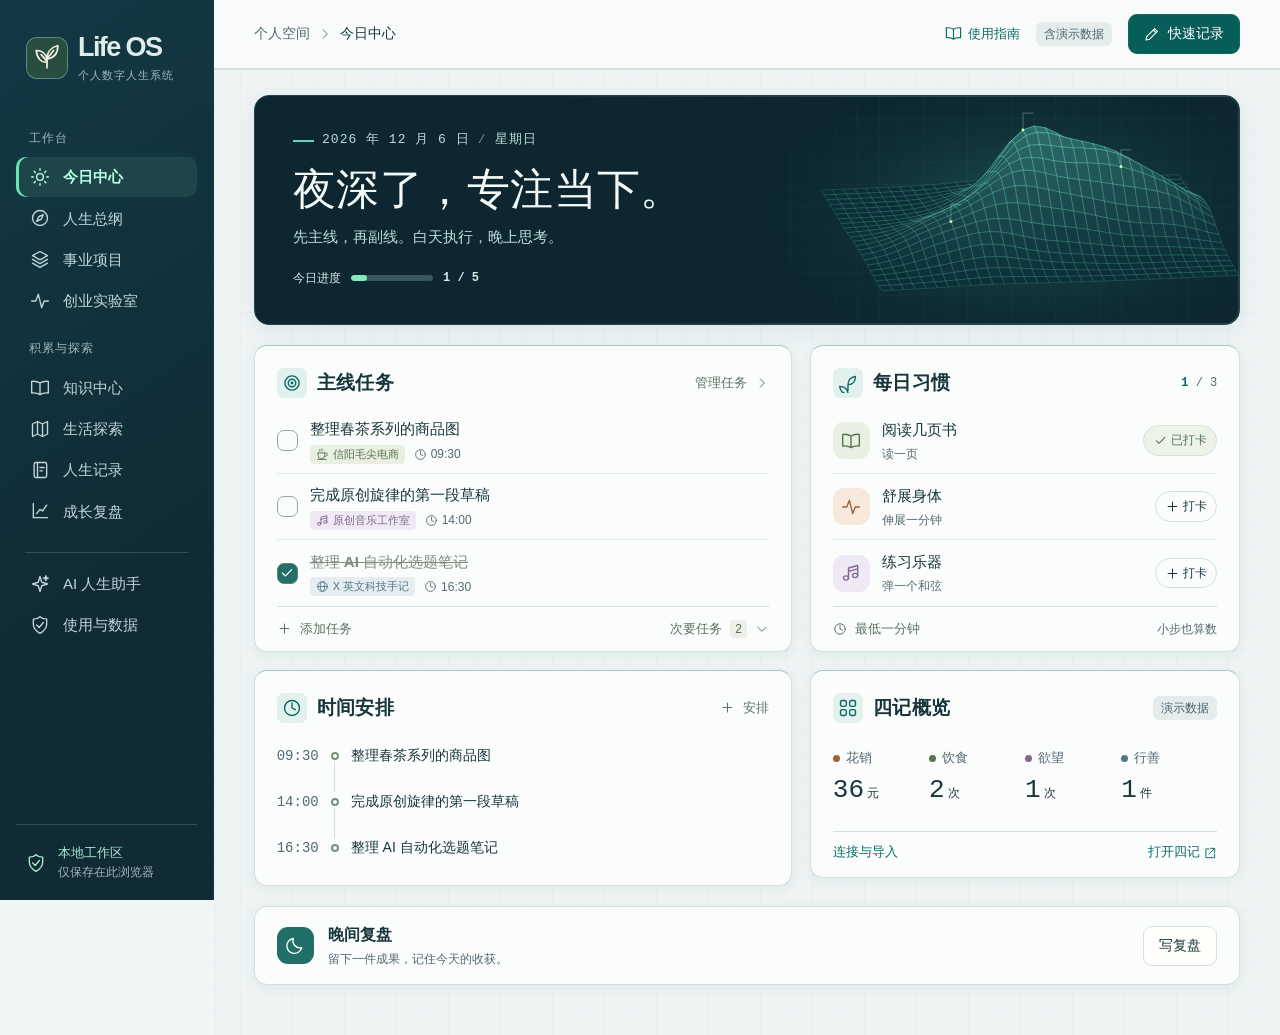
==== commit 8b815f06: "Add an integrated startup research and experiment workspace" ====
--- a/index.html
+++ b/index.html
@@ -12,6 +12,7 @@
   <link rel="stylesheet" href="./atlas.css">
   <link rel="stylesheet" href="./library.css">
   <link rel="stylesheet" href="./interface.css">
+  <link rel="stylesheet" href="./startup.css">
 </head>
 <body>
   <a href="#main" class="skip">跳到内容</a>
--- a/startup.css
+++ b/startup.css
@@ -0,0 +1,6 @@
+/* A shared instrument-like frame; reading and editing surfaces stay light. */
+.workspace{background-color:#eef4f4;background-image:linear-gradient(#74949b09 1px,transparent 1px),linear-gradient(90deg,#74949b09 1px,transparent 1px);background-size:26px 26px}.topbar{box-shadow:0 1px 0 #5b95952b}.rail{background-image:linear-gradient(145deg,#133944,#102b34 65%)}.rail nav a[aria-current]{box-shadow:inset 3px 0 #66e7bb,0 0 16px #59e5b90b}.work-card,.lib-section,.at-project-card{border-top-color:#a7c8c4}.day-cover{box-shadow:inset 0 0 0 1px #67999142,0 5px 20px #163e4315}.day-progress progress{height:6px}.rail nav a{padding-block:8px}
+.lab{min-width:0}.lab-nav{display:flex;align-items:center;gap:4px;flex-wrap:wrap;margin:0 0 16px;padding:6px;border-radius:12px;border:1px solid var(--line);background:#fbfdfc}.lab-nav a,.lab-nav select{border-radius:7px;font-size:14px;padding:8px 13px;color:#405e62;font-weight:520}.lab-nav .active{background:#dcefeb;color:#155b52}.lab-nav label{margin-left:auto}.lab-nav select,.lab-filter select,.lab-filter input{border:1px solid #c7d8d8;background:#fff;border-radius:7px}.lab-sr{position:absolute;width:1px;height:1px;overflow:hidden;clip-path:inset(50%)}.lab-hero{isolation:isolate;overflow:hidden;position:relative;display:flex;justify-content:space-between;align-items:center;padding:29px clamp(20px,3vw,42px);color:#eaf9f7;border-radius:15px;background-color:#102e38;background-image:radial-gradient(ellipse at 84% 60%,#23585e99,transparent 52%),linear-gradient(#659a9a13 1px,transparent 1px),linear-gradient(90deg,#659a9a13 1px,transparent 1px);background-size:auto,24px 24px,24px 24px}.lab-hero h1{font-size:clamp(28px,3.4vw,44px);letter-spacing:.03em}.lab-hero p{color:#c5ded9;font-size:14px}.lab-wordmark{display:flex;align-items:center;gap:8px;font:600 12px ui-monospace,monospace;letter-spacing:.18em;color:#92eacb}.lab-hero-actions,.lab-controls{display:flex;gap:8px;align-items:center;flex-wrap:wrap}.lab-hero-actions{margin-top:14px}.lab-hero .btn{background:#123941;border-color:#417476;color:#dff6ef}.lab-hero .btn:first-child{background:#9ee2c9;color:#0c3432;border-color:transparent}.lab-orbit{position:absolute;z-index:-1;width:235px;aspect-ratio:1;right:8%;top:-15px;border:1px solid #81ddc86e;border-radius:50%;transform:rotate(-18deg) scaleY(.61);background:repeating-radial-gradient(circle,transparent 0 17px,#7ae2cf44 18px 19px,transparent 20px 33px)}.lab-orbit:after,.lab-orbit:before{content:"";position:absolute;inset:48% -24%;border-top:1px dashed #7decd6aa}.lab-orbit:after{transform:rotate(90deg)}.lab-orbit i,.lab-orbit b,.lab-orbit span{position:absolute;width:9px;height:9px;background:#b5ffda;border-radius:50%;box-shadow:0 0 12px #a9ffde;left:18%;top:21%}.lab-orbit b{left:79%;top:71%}.lab-orbit span{left:52%;top:50%}.lab-kpis{display:grid;grid-template-columns:repeat(4,1fr);gap:10px;margin:14px 0}.lab-kpis>div{background:#f9fcfb;border:1px solid var(--line);border-top:2px solid #599d92;border-radius:10px;padding:14px}.lab-kpis small,.lab small,.lab-next small,.lab-project-row small,.lab-record-row small,.lab-files small{display:block;font-size:12px;color:var(--muted)}.lab-kpis strong{font:600 clamp(17px,2.3vw,29px) ui-monospace,monospace;display:block;margin:6px 0}.lab-kpis span{font-size:12px;color:var(--muted)}.lab-grid{display:grid;grid-template-columns:repeat(2,minmax(0,1fr));gap:13px;align-items:start}.lab-card{padding:18px;min-width:0}.lab>.lab-card+.lab-card{margin-top:14px}.lab-cardhead{display:flex;align-items:center;justify-content:space-between;gap:8px;margin-bottom:10px}.lab-cardhead h2{font-size:18px}.lab-cardhead>span{font:13px ui-monospace,monospace;color:var(--muted)}.lab-empty,.lab-hint{color:var(--muted);font-size:14px;line-height:1.6;padding:8px 0}.lab-project-row,.lab-record-row{display:flex;width:100%;gap:12px;align-items:center;text-align:left;padding:11px 0;border-bottom:1px solid #dfe8e5}.lab-project-row>div:nth-child(2),.lab-record-row>span:nth-child(2){flex:1;min-width:0;overflow-wrap:anywhere}.lab-record-row em{font:12px sans-serif;color:#37635f;padding:4px 7px;border-radius:6px;background:#e6f1ed}.lab-project-icon,.lab-record-icon{display:grid;place-items:center;width:37px;height:37px;flex:none;background:#e1efea;border-radius:10px;color:#266d61}.lab-project-row strong,.lab-record-row strong{font-size:15px}.lab-task,.lab-next{display:block;text-align:left;width:100%;padding:9px 0;border-bottom:1px solid var(--line);font-size:14px;overflow-wrap:anywhere}.lab-task time{font:12px ui-monospace,monospace;color:#526a70}.lab-task small{display:inline}.lab-bar{display:flex;gap:10px;align-items:center;margin:6px 0;font-size:13px}.lab-bar span{width:60px}.lab-bar progress{flex:1;min-width:0;height:7px;accent-color:#318779}.lab-bar b{font:13px monospace}.lab-filter{display:flex;flex-wrap:wrap;align-items:end;gap:12px;margin:12px 0}.lab-filter label{display:grid;gap:4px;font-size:13px}.lab-filter label:first-child{flex:1;min-width:150px}.lab-filter input,.lab-filter select{width:100%;min-width:0;padding:8px;color:var(--ink)}.lab-files,.lab-fin{display:grid;grid-template-columns:repeat(2,minmax(0,1fr));gap:8px}.lab-files a,.lab-fin>div{display:flex;align-items:center;justify-content:space-between;gap:7px;background:#edf4f1;border-radius:7px;padding:9px;font-size:13px;overflow-wrap:anywhere}.lab-files b{margin-left:auto}.lab-back,.lab-atlas-link{color:var(--green);font-size:14px}.lab-atlas-link{display:inline-flex;gap:6px;align-items:center;margin-bottom:12px}.lab-stages{display:flex;gap:3px;margin:8px 0}.lab-stages span{flex:1;text-align:center;background:#e8eeeb;padding:3px 1px;font:12px monospace}.lab-stages .on{background:var(--green);color:white}.lab-details{margin:12px 0;border:1px solid var(--line);border-radius:9px;padding:10px}.lab-details summary{cursor:pointer;font-size:14px;color:var(--green)}.lab-details[open] summary{margin-bottom:10px}.lab-spec{display:grid;gap:7px}.lab-spec>div{background:#f0f5f3;padding:9px 12px;border-radius:6px;overflow-wrap:anywhere}.lab-spec dt{font-size:12px;color:var(--muted)}.lab-spec dd{margin:3px 0;white-space:pre-wrap}.lab-canvas{grid-template-columns:repeat(2,minmax(0,1fr))}.lab-controls{margin:8px 0}.lab-form select[multiple]{min-height:78px}.lab>section .lab-fields-info{font-size:14px;color:#48676b}
+@media(max-width:720px){.lab-nav{display:grid;grid-template-columns:repeat(3,minmax(0,1fr));gap:3px}.lab-nav label{margin:0}.lab-nav a,.lab-nav select{width:100%;padding:8px 2px;text-align:center;font-size:13px}.lab-grid{grid-template-columns:1fr}.lab-kpis{grid-template-columns:repeat(2,1fr)}.lab-card{padding:15px}.lab-orbit{width:130px;right:-14%;top:37%;opacity:.55}.lab-filter label{flex:1;min-width:0}.lab-filter label:first-child{flex-basis:100%}.lab-nav select{min-width:0}.lab-hero{padding:21px 17px}.lab-form .form-split{gap:7px}.lab-spec.lab-canvas{grid-template-columns:1fr 1fr}.lab-files a{min-height:42px}.rail nav a{padding-block:8px}}
+
+.lab-board{display:grid;grid-template-columns:repeat(auto-fit,minmax(min(185px,100%),1fr));gap:9px}.lab-board>section{min-height:85px;border:1px solid var(--line);border-top:2px solid #51998c;background:#f2f7f5;border-radius:8px;padding:8px}.lab-board h3{font-size:13px;color:#365d58}.lab-board .lab-record-row{flex-wrap:wrap}.lab-board .lab-record-icon{display:none}.lab-board .lab-record-row em{display:none}
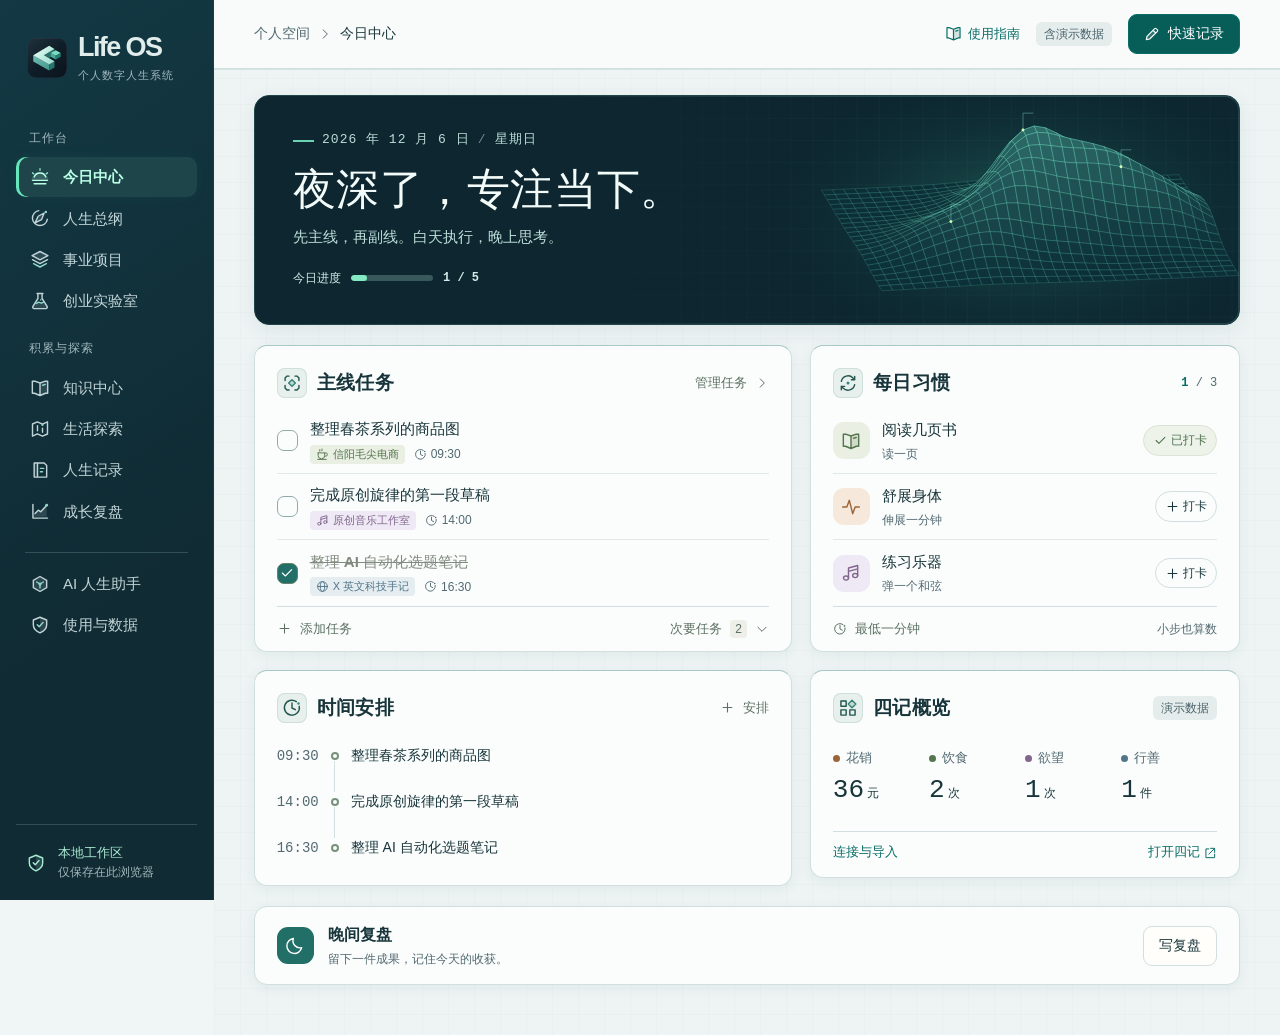
==== commit 6585e251: "Redesign Life OS identity and module icons for desktop and mobile" ====
--- a/index.html
+++ b/index.html
@@ -3,10 +3,14 @@
 <head>
   <meta charset="utf-8">
   <meta name="viewport" content="width=device-width,initial-scale=1,viewport-fit=cover">
-  <meta name="theme-color" content="#f7f7f1">
+  <meta name="theme-color" content="#f8fbfa">
   <meta name="color-scheme" content="light">
   <meta name="referrer" content="no-referrer">
-  <link rel="icon" href="./assets/mark.svg" type="image/svg+xml">
+  <link rel="icon" sizes="32x32" type="image/png" href="./assets/life-os-32.png">
+  <link rel="icon" sizes="any" href="./assets/mark.svg?v=2" type="image/svg+xml">
+  <link rel="apple-touch-icon" sizes="180x180" href="./assets/life-os-180.png">
+  <link rel="manifest" href="./manifest.webmanifest">
+  <meta name="apple-mobile-web-app-title" content="Life OS">
   <title>今日中心 · Life OS</title>
   <link rel="stylesheet" href="./base.css">
   <link rel="stylesheet" href="./atlas.css">
--- a/interface.css
+++ b/interface.css
@@ -1,2 +1,23 @@
 :root{--ink:#18353b;--green:#096d66;--muted:#526971;--line:#d1dfe0;--cream:#f0f5f5;--paper:#fbfdfc;--serif:"PingFang SC","Microsoft YaHei",sans-serif}.rail{background:#102c34;color:#e1edeb;border-color:#183d46;overflow:auto}.brand b{font:650 27px/1.1 "Helvetica Neue",sans-serif;letter-spacing:-1.6px}.brand small,.rail nav p,.rail-foot small{color:#a0b7bb}.brand img,.crumb img{border-radius:10px;box-shadow:0 0 0 1px #638783}.rail nav a{color:#c1d4d7}.rail nav a:hover{background:#193b42}.rail nav a[aria-current]{background:#1e464a;color:#b9ffe6;box-shadow:inset 3px 0 #64e2bf}.rail-divider,.rail-foot{border-color:#315057}.rail-foot{color:#a8e9d1}.topbar{background:#f8fbfa}.demo-label,.sample-chip{background:#e5ecec;color:#48626b}.guide-shortcut{display:inline-flex;align-items:center;gap:6px;color:var(--green);font-size:13px}.btn.primary{background:#075e59}.day-cover{background:#0d2630 url(assets/terrain.svg) right center/auto 100% no-repeat;color:#f2fbf8;min-height:230px;border-color:#20464a;border-radius:15px}.day-cover:before{background:linear-gradient(90deg,#0d2630 0%,#0d2630ec 28%,transparent 60%)}.day-cover h1{font-weight:560;letter-spacing:.01em}.cover-date,.day-cover p{color:#bcddd8}.date-rule{background:#6ad3b3}.day-progress{color:#d5e9e6}.day-progress progress{background:#3b5b5e}.day-progress progress::-webkit-progress-bar{background:#38585b}.day-progress progress::-webkit-progress-value{background:#83eac3}.day-progress progress::-moz-progress-bar{background:#83eac3}.day-progress b,.count-meta,.cover-date,.schedule-list time,.siji-grid strong{font-family:ui-monospace,"SFMono-Regular",monospace}.panel,.review-strip{border-radius:13px;box-shadow:0 3px 14px #103c4610}.head-icon{background:#e2f1ed;color:#096861;border-radius:7px;padding:5px}.card-head{min-height:34px}.task-row,.habit-row{border-color:#e1e9e8}.task-check{border-color:#90a9aa}.is-done .task-check,.icon-tile{background:#216f67}.icon-tile{color:white}.bottom-nav{background:#f5fbf9f5}.bottom-nav a[aria-current]{color:#006f66}.page-head h1{letter-spacing:-.03em}.siji-actions,.guide-actions,.data-flow{display:flex;align-items:center;gap:12px}.siji-actions{justify-content:space-between;padding-top:10px;border-top:1px solid var(--line);font-size:13px;color:var(--green)}.guide-panel{padding:22px;margin:16px 0;max-width:1060px}.guide-panel h2{display:flex;align-items:center;gap:9px;font-size:19px}.guide-panel p,.guide-panel small{font-size:14px;color:var(--muted);margin:10px 0}.guide-panel small{display:block}.guide-steps{display:grid;grid-template-columns:repeat(3,1fr);gap:24px;padding-left:23px}.guide-steps li::marker{font:600 15px monospace;color:var(--green)}.guide-steps p{margin:4px 0}.guide-panel summary{cursor:pointer;color:var(--green);font-size:14px}.guide-panel details{border-top:1px solid var(--line);margin-top:16px;padding-top:13px}.data-flow{padding:12px 14px;background:#ecf4f3;border-radius:7px;margin:16px 0;font-size:14px}.data-flow i{font-style:normal;color:#51837e}.file-choose{position:relative;cursor:pointer}.file-choose input{position:absolute;inset:0;width:100%;opacity:0;cursor:pointer}.file-choose:focus-within{outline:3px solid #39937f}.summary-figures{display:grid;grid-template-columns:repeat(4,1fr);gap:5px;margin:15px 0}.summary-figures b,.summary-figures small{display:block}.summary-figures b{font-family:ui-monospace,monospace;overflow-wrap:anywhere}.summary-figures small{color:var(--muted);font-size:13px}.snapshot{margin-top:18px;padding:14px;background:#eef5f4;border-radius:8px}.snapshot input{background:white;border:1px solid var(--line);padding:6px;border-radius:5px}
 @media(max-width:620px){.tools{gap:8px}.guide-shortcut span{display:none}.guide-shortcut{padding:6px}.day-cover{min-height:200px;background-size:auto 87%;background-position:72% bottom}.day-cover:before{background:linear-gradient(90deg,#0d2630fb,#0d2630e3 38%,#0d26303a 81%)}.day-cover h1{font-size:29px}.guide-panel{padding:16px}.guide-steps{grid-template-columns:1fr;gap:9px}.data-flow{gap:8px;font-size:13px}.summary-figures b{font-size:14px}.guide-actions{flex-wrap:wrap}.siji-grid strong{font-size:19px;overflow-wrap:anywhere}}
+
+/* Module marks retain their silhouette on both the dark rail and the mobile dock. */
+.brand img, .crumb img {
+  aspect-ratio: 1;
+  border-radius: 23%;
+  box-shadow: none;
+}
+.rail nav .ico-accent, .rail nav .ico-node { color: #90d8c9; }
+.head-icon, .lab-project-icon, .lib-topic { --glyph-detail: #358779; }
+.ico-accent, .ico-node { color: var(--glyph-detail, inherit); }
+.head-icon {
+  border-radius: 8px;
+  color: #22564e;
+  background: #e7f0ed;
+  box-shadow: inset 0 0 0 1px #cfdfd9;
+}
+@media (max-width: 800px) {
+  .bottom-nav a { min-height: 43px; align-content: center; gap: 4px; }
+  .bottom-nav .ico { width: 22px; height: 22px; }
+  .bottom-nav a[aria-current] .ico { --glyph-detail: #187668; }
+}
